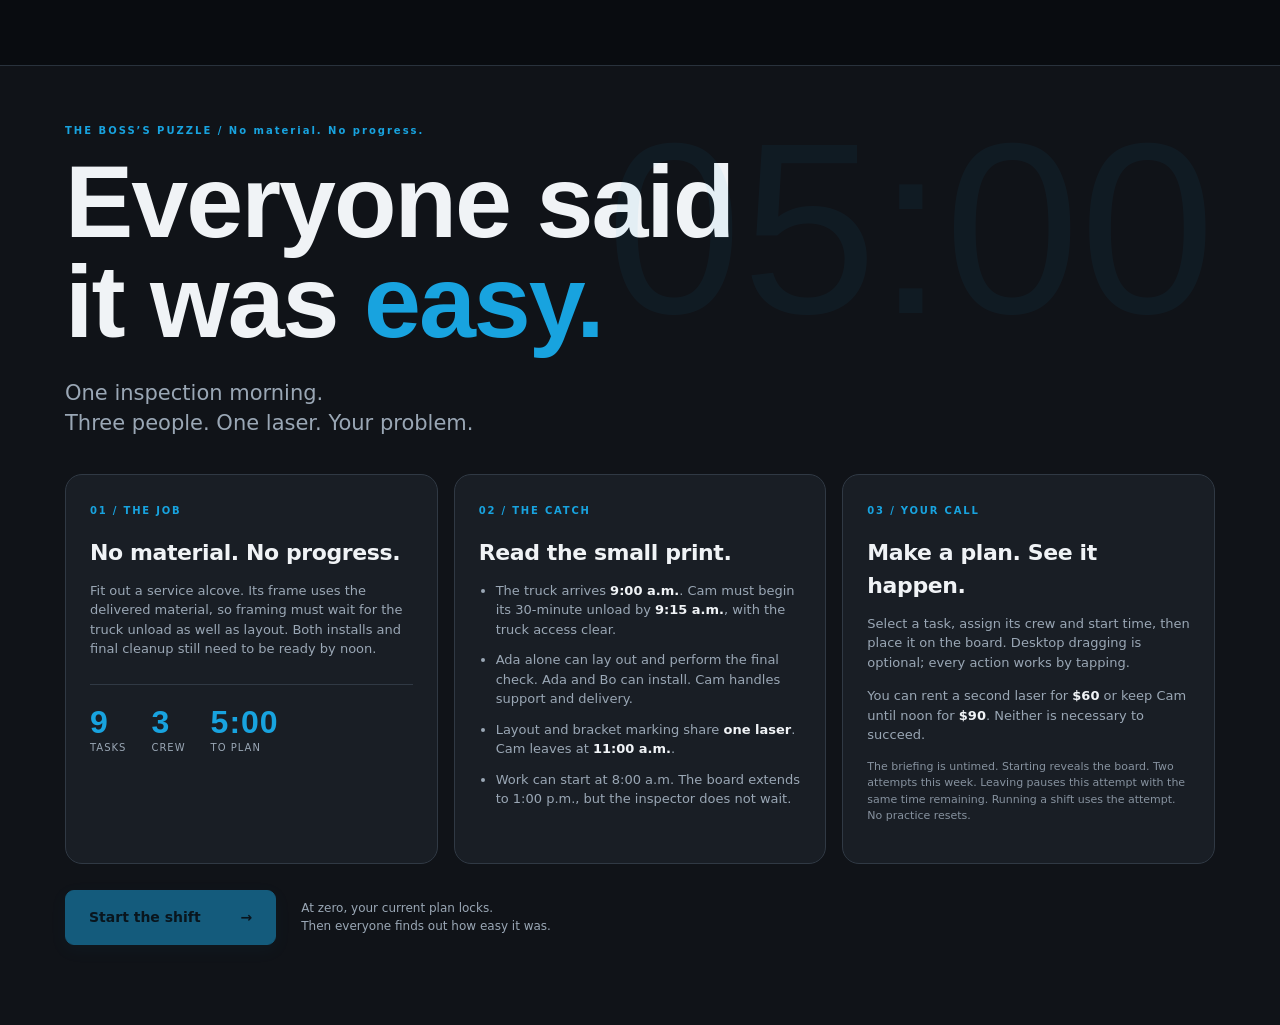
==== boss/index.html @ 5658d1a1 "Add files via upload" ====
<!doctype html><html lang="en"><head><meta charset="utf-8"><meta name="viewport" content="width=device-width,initial-scale=1"><meta name="theme-color" content="#101318"><title>The Boss’s Puzzle · Everyone Said It Was Easy</title><link rel="stylesheet" href="style.css"></head><body>
<header class="topbar"><a class="brand" href="#" aria-label="The Boss’s Puzzle home"><span class="mark">D<span>1</span></span><span><b>Day One Projects</b><em>Purpose Built.</em></span></a><div class="top-right"><span class="prototype">WEEKLY BOSS CHALLENGE</span><button id="themeBtn" class="icon-button" aria-label="Toggle light or dark theme">◐</button><div id="timerWrap" class="timer-wrap" hidden><span>DECISION TIME</span><div id="bossFace" hidden aria-hidden="true"><div class="boss-sprite"></div><img class="boss-hat-logo" src="../day-one-projects-v44.png" alt=""><i class="steam left"></i><i class="steam right"></i></div><strong id="timer" role="timer" aria-label="Five minutes remaining">5:00</strong></div></div></header>
<main>
<section id="briefing" class="briefing">
 <div class="eyebrow">THE BOSS’S PUZZLE / SCENARIO 01</div><h1>Everyone said<br>it was <em>easy.</em></h1><p class="intro">One inspection morning.<br>Three people. One laser. Your problem.</p>
 <div class="brief-grid"><article class="brief-card"><span class="step">01 / THE JOB</span><h2>Ready for noon.</h2><p>Frame an opening, install its access panel and install wall brackets. Clear the work area and complete Ada’s final check before the inspector arrives at <b>noon</b>.</p><div class="mini-stats"><span><b>9</b> tasks</span><span><b>3</b> crew</span><span><b>5:00</b> to plan</span></div></article>
 <article class="brief-card"><span class="step">02 / THE CATCH</span><h2>Read the small print.</h2><ul><li>The truck arrives <b>9:00 a.m.</b>. Cam must begin its 30-minute unload by <b>9:15 a.m.</b>, with the truck access clear.</li><li>Ada alone can lay out and perform the final check. Ada and Bo can install. Cam handles support and delivery.</li><li>Layout and bracket marking share <b>one laser</b>. Cam leaves at <b>11:00 a.m.</b>.</li><li>Work can start at 8:00 a.m. The board extends to 1:00 p.m., but the inspector does not wait.</li></ul></article>
 <article class="brief-card"><span class="step">03 / YOUR CALL</span><h2>Make a plan. See it happen.</h2><p>Select a task, assign its crew and start time, then place it on the board. Desktop dragging is optional; every action works by tapping.</p><p>You can rent a second laser for <b>$60</b> or keep Cam until noon for <b>$90</b>. Neither is necessary to succeed.</p><p class="fine">The briefing is untimed. Starting reveals the board. Two attempts this week. Leaving pauses this attempt with the same time remaining. Running a shift uses the attempt. No practice resets.</p></article></div>
 <div class="start-row"><button id="startBtn" class="primary large">Start the shift <span>→</span></button><p>At zero, your current plan locks.<br>Then everyone finds out how easy it was.</p></div>
</section>
<section id="planner" hidden>
 <div class="page-heading"><div><div class="eyebrow">INSPECTION MORNING / PLAN THE SHIFT</div><h1>Make it work.</h1><p class="muted">Inspection at noon. Nobody has budgeted for excuses.</p></div><div class="planner-actions"><span id="attemptLabel" class="pill">Timed attempt</span><button id="pauseBtn" class="secondary">Pause</button><button id="runBtn" class="primary">Run the shift →</button></div></div>
 <div class="planning-layout">
 <aside class="task-pane"><div class="pane-title"><h2>The work</h2><span id="placedCount" class="pill">0 / 9 placed</span></div><p class="small muted">Tap a task, then choose a crew member and a time.</p><div id="taskList" class="task-list"></div><div class="spend-box"><h3>Spend your way out?</h3><label><input id="laserOption" type="checkbox"> Second laser <b>$60</b></label><label><input id="camOption" type="checkbox"> Cam stays until noon <b>$90</b></label><p class="small muted">Optional. A clean $0 solution exists.</p></div></aside>
 <div class="board-pane"><div class="pane-title"><div><h2>Your proposed schedule</h2><p class="small muted">15-minute slots · tasks that cannot start will wait during playback.</p></div><span class="inspection-tag">noon INSPECTION</span></div><div class="board-scroll"><div id="scheduleBoard" class="schedule-board"></div></div><div class="board-legend"><span><i class="laser-dot"></i> needs laser</span><span><i class="planned-dot"></i> assigned</span><span class="muted">Tap an empty slot to place the selected task.</span></div></div>
 <aside class="notes-pane"><div class="pane-title"><h2>Site notes</h2></div><button class="note active" data-note="delivery"><span>01 · DELIVERY NOTE</span><b>“Driver can wait fifteen.”</b><p>Truck at 9:00 a.m. Unload takes 30 minutes. Start by 9:15 a.m. or the truck leaves at 9:30 a.m. with everything. Clear the lane first.</p></button><button class="note" data-note="crew"><span>02 · CREW MESSAGE</span><b>“Cam’s got another job.”</b><p>Cam leaves at 11:00 a.m. Don’t give him a task that finishes later unless you pay the $90 extension. Ada and Bo work until noon; later work costs $30 per 15 minutes per person.</p></button><button class="note" data-note="handoff"><span>03 · INSPECTION</span><b>“Both installs. Then the check.”</b><p>The opening needs layout, framing, then the delivered panel. Brackets need marking and delivered hardware. Cleanup and Ada’s final check can run in parallel after both installs.</p></button><button id="hintBtn" class="secondary full">Head office assistance</button><p id="hintText" class="small hint-text" aria-live="polite"></p></aside>
 </div>
 <section id="taskEditor" class="task-editor" hidden aria-label="Assign selected task"><div class="editor-info"><span class="eyebrow">SELECTED TASK</span><h3 id="editorTitle"></h3><p id="editorNote"></p></div><div class="editor-controls"><label>Crew<select id="crewSelect"></select></label><label>Helper<select id="helperSelect"></select></label><label>Start<select id="timeSelect"></select></label><button id="placeBtn" class="primary">Place task</button><button id="removeBtn" class="secondary">Remove</button><button id="closeEditor" class="icon-button" aria-label="Close task editor">×</button></div></section>
 <div id="planNotice" class="plan-notice" role="status" aria-live="polite"></div>
</section>
<section id="playback" hidden>
 <div class="page-heading"><div><div class="eyebrow">THE PLAN HAS LEFT THE MEETING ROOM</div><h1>Let’s see it happen.</h1><p class="muted">Fictional shift. Actual consequences.</p></div><div class="playback-controls"><strong id="shiftClock">8:00 a.m.</strong><button id="playPauseBtn" class="secondary">Pause playback</button><button id="skipBtn" class="secondary">Skip to debrief</button></div></div>
 <div class="playback-layout"><div><div class="site-scene"><svg id="siteSvg" viewBox="0 0 760 430" role="img" aria-label="Animated jobsite showing crew, delivery truck and inspector">
 <defs><pattern id="grid" width="24" height="24" patternUnits="userSpaceOnUse"><path d="M24 0H0V24" fill="none" stroke="currentColor" stroke-opacity=".05"/></pattern></defs><rect width="760" height="430" fill="url(#grid)"/>
 <rect class="room" x="230" y="50" width="475" height="300" rx="8"/><path class="wall" d="M230 165V50H705V350H230V265"/><path class="floor-line" d="M230 165V265"/><text class="map-label" x="260" y="82">INSPECTION AREA</text>
 <g id="stage-layout" opacity="0"><path d="M270 110H425M270 240H425" stroke="#159ed4" stroke-dasharray="5 4" stroke-width="2"/><text x="280" y="102" fill="#159ed4" font-size="10">LAYOUT VERIFIED</text></g><g id="stage-frame" opacity="0" fill="#bb8a55" stroke="#795733" stroke-width="2"><rect x="285" y="132" width="10" height="90"/><rect x="395" y="132" width="10" height="90"/><rect x="285" y="125" width="120" height="12"/></g><g id="stage-mark" opacity="0" stroke="#159ed4" stroke-width="2"><path d="M524 140h12m-6-6v12M580 140h12m-6-6v12"/></g><g id="stage-tidy" opacity="0"><text x="470" y="370" fill="#42bc9d" font-size="12">WORK AREA CLEARED</text></g><g id="stage-check" opacity="0"><circle cx="680" cy="75" r="17" fill="#42bc9d"/><path d="m670 75 7 7 13-15" fill="none" stroke="white" stroke-width="3"/></g><g id="openingZone"><rect class="zone" x="274" y="118" width="145" height="115" rx="7"/><path class="opening-lines" opacity=".18" d="M290 213V136H403V213M316 136V213M375 136V213"/><text class="map-label" x="288" y="254">OPENING / PANEL</text><rect id="panelVisual" x="319" y="150" width="54" height="64" rx="3" fill="#159ed4" opacity="0"/></g>
 <g id="bracketZone"><rect class="zone" x="507" y="118" width="145" height="115" rx="7"/><g class="bracket-lines"><path d="M530 145V204H558M586 145V204H614"/></g><text class="map-label" x="518" y="254">BRACKETS</text><path id="bracketsVisual" d="M530 145V204H558M586 145V204H614" stroke="#42bc9d" stroke-width="8" fill="none" opacity="0"/></g>
 <path class="lane" d="M0 222H223"/><text class="map-label" x="22" y="287">DELIVERY LANE</text><g id="laneCrates"><rect x="117" y="197" width="37" height="34" rx="3" fill="#c49a59"/><rect x="160" y="211" width="30" height="29" rx="3" fill="#a8793f"/><path d="M122 202l26 23m-26 0 26-23" stroke="#765126" stroke-width="2"/></g>
 <g id="truck" class="truck"><rect x="5" y="173" width="90" height="48" rx="4" fill="#159ed4"/><path d="M95 188h24l15 16v17H95" fill="#2b5167"/><rect x="103" y="193" width="14" height="12" fill="#c0e4ef"/><circle cx="27" cy="224" r="10" fill="#19232c"/><circle cx="111" cy="224" r="10" fill="#19232c"/><text x="16" y="201" fill="white" font-size="12" font-weight="800">DELIVERY</text></g>
 <rect class="zone" x="468" y="302" width="185" height="30" rx="5"/><text class="map-label" x="480" y="322">TOOLS / STAGING</text>
 <g id="crew-ada" class="crew-token"><path d="M-10 10v20h7l3-12 3 12h7V10" fill="#344a5b"/><path class="working-arm" d="M-9 6l-10 11m28-11 12 9" stroke="#d49b75" stroke-width="7" stroke-linecap="round"/><circle r="19" fill="#159ed4"/><path d="M-12-5a12 12 0 0 1 24 0H-12" fill="#f3bd63"/><text y="10" text-anchor="middle" fill="white" font-size="13" font-weight="800">A</text></g>
 <g id="crew-bo" class="crew-token"><path d="M-10 10v20h7l3-12 3 12h7V10" fill="#344a5b"/><path class="working-arm" d="M-9 6l-10 11m28-11 12 9" stroke="#d49b75" stroke-width="7" stroke-linecap="round"/><circle r="19" fill="#bb8b3c"/><path d="M-12-5a12 12 0 0 1 24 0H-12" fill="#f3bd63"/><text y="10" text-anchor="middle" fill="white" font-size="13" font-weight="800">B</text></g>
 <g id="crew-cam" class="crew-token"><path d="M-10 10v20h7l3-12 3 12h7V10" fill="#344a5b"/><path class="working-arm" d="M-9 6l-10 11m28-11 12 9" stroke="#d49b75" stroke-width="7" stroke-linecap="round"/><circle r="19" fill="#2f977f"/><path d="M-12-5a12 12 0 0 1 24 0H-12" fill="#f3bd63"/><text y="10" text-anchor="middle" fill="white" font-size="13" font-weight="800">C</text></g>
 <g id="inspector"><rect x="8" y="-11" width="17" height="25" rx="2" fill="#d4dce4"/><circle r="16" fill="#a5b6ca"/><text y="5" text-anchor="middle" fill="#11171e" font-size="15" font-weight="900">I</text></g>
 <g id="laserToken"><rect x="-9" y="-8" width="18" height="16" rx="3" fill="#f2c765"/><path d="M0 8v12m0-6-10 10m10-10 10 10" stroke="#f2c765" stroke-width="3"/></g>
 <text id="sceneCaption" x="30" y="395" class="scene-caption">8:00 a.m. · The crew is on site. The plan is now your problem.</text>
 </svg><div class="scene-top"><span class="live-dot"></span> SHIFT PLAYBACK <span id="sceneSpeed">15 minutes / second</span></div></div>
 <div class="shift-track"><div id="shiftProgress"></div><span>8:00 a.m.</span><span>noon inspection</span><span>1:00 p.m.</span></div><div id="crewStatus" class="crew-status"></div><div id="incidentBubble" class="incident-bubble" aria-live="polite"></div></div>
 <aside class="event-pane"><h2>Site diary</h2><div id="eventLog" class="event-log" role="log"></div></aside></div>
 <div id="results" class="results" hidden></div>
</section>
</main>
<dialog id="pauseDialog"><span class="eyebrow">CALLS HAPPEN. IT’S A WORK APP.</span><h2>Clock paused.</h2><p>Your plan is saved. This is the same attempt, with the same time left.</p><button id="resumeBtn" class="primary">Back to the board →</button></dialog>
<dialog id="commitDialog"><span class="eyebrow">LAST CHANCE TO BLAME THE DRAWINGS</span><h2>Run this plan?</h2><p id="commitSummary"></p><div class="dialog-actions"><button id="cancelCommit" class="secondary">Keep planning</button><button id="confirmCommit" class="primary">Run the shift →</button></div></dialog>
<footer>Day One Projects · Fictional training scenario · Tool Tracker V5.0 <span>No live inventory or employee data.</span></footer>
<script src="../season-calendar.js"></script><script src="scenarios.js"></script><script src="engine.js"></script><script src="app.js"></script></body></html>
---- boss/style.css ----
:root{--bg:#101318;--surface:#191e25;--raised:#222932;--ink:#f0f3f6;--muted:#9aa7b5;--line:#303944;--blue:#18a3df;--blue2:#087fae;--gold:#d5aa66;--red:#f25d62;--green:#43b79b;--shadow:0 14px 40px #0003;--slot:37px;color-scheme:dark}html[data-theme=light]{--bg:#eef2f5;--surface:#fff;--raised:#e8eef3;--ink:#17232d;--muted:#5d6d7c;--line:#d1dbe3;--shadow:0 12px 35px #24374412;color-scheme:light}*{box-sizing:border-box}body{margin:0;background:var(--bg);color:var(--ink);font-family:Inter,system-ui,sans-serif;font-size:14px;line-height:1.5}button,input,select{font:inherit}button{cursor:pointer}button:disabled{cursor:default;opacity:.5}button:focus-visible,select:focus-visible,a:focus-visible{outline:3px solid var(--blue);outline-offset:4px}button{transition:background .16s,border-color .16s,transform .16s}button:hover:not(:disabled){filter:brightness(1.1)}[hidden]{display:none!important}.topbar{height:88px;background:#090c10;display:flex;align-items:center;justify-content:space-between;padding:0 4vw;border-bottom:1px solid #29323c;position:sticky;top:0;z-index:20;color:#fff}.brand{display:flex;align-items:center;gap:13px;color:inherit;text-decoration:none}.mark{width:43px;height:43px;display:grid;place-content:center;position:relative;font-size:27px;font-weight:900;font-style:italic;border:1px solid #4a525a;border-radius:10px;background:linear-gradient(135deg,#3b4248,#101419 55%);box-shadow:inset 0 0 0 3px #12171c}.mark span{color:var(--blue);position:absolute;font-size:20px;right:3px;bottom:0}.brand b{display:block;font-size:18px;letter-spacing:-.4px}.brand em{display:block;font-size:13px;font-weight:800;color:#18a3df}.top-right{display:flex;gap:24px;align-items:center}.prototype{font-size:10px;letter-spacing:1.5px;color:#a0acb9}.icon-button{background:transparent;color:inherit;border:1px solid var(--line);border-radius:10px;width:39px;height:39px;font-size:22px}.timer-wrap{display:flex;align-items:center;gap:12px;padding-left:22px;border-left:1px solid #37414d}.timer-wrap span{font-size:9px;line-height:1.3;letter-spacing:1.4px;width:52px;color:#a5b0bf}.timer-wrap strong{font-size:35px;font-variant-numeric:tabular-nums;letter-spacing:-1px;color:var(--blue);min-width:88px;text-align:center;border-radius:8px}.timer-wrap strong.red{color:#ff656b;background:#f25d621a}.timer-wrap strong.flash{animation:clockPulse 1.1s ease-in-out}@keyframes clockPulse{0%,100%{color:var(--blue);background:transparent}25%,65%{color:#ff656b;background:#f25d6233;box-shadow:0 0 20px #f25d6222}}
main{max-width:1510px;margin:auto;padding:42px 4vw 30px}h1,h2,h3,p{margin-top:0}h1{font-family:'Barlow Condensed',Impact,sans-serif;line-height:.98;letter-spacing:-1px;font-size:56px;font-weight:700;margin-bottom:14px}h2{font-size:18px;letter-spacing:-.4px}h3{font-size:15px}p{margin-bottom:14px}.eyebrow{font-size:10px;font-weight:800;letter-spacing:2px;color:var(--blue);margin-bottom:14px}.briefing{max-width:1150px;margin:15px auto 50px;position:relative}.briefing:before{content:'05:00';position:absolute;right:0;top:-15px;font-family:'Barlow Condensed',Impact,sans-serif;font-size:clamp(110px,19vw,260px);line-height:1;color:var(--blue);opacity:.055;pointer-events:none}.briefing h1{font-size:clamp(64px,8vw,116px);letter-spacing:-2px}.briefing h1 em{color:var(--blue);font-style:normal}.intro{font-size:21px;line-height:1.45;color:var(--muted);margin:25px 0 35px}.brief-grid{display:grid;grid-template-columns:repeat(3,1fr);gap:16px}.brief-card{background:var(--surface);border:1px solid var(--line);border-radius:17px;padding:24px}.brief-card h2{font-size:22px;margin:16px 0 12px}.brief-card p,.brief-card li{color:var(--muted);font-size:13px}.brief-card b{color:var(--ink)}.brief-card ul{padding-left:17px;margin:0}.brief-card li{padding-bottom:11px}.step{color:var(--blue);font-size:10px;letter-spacing:1.8px;font-weight:800}.mini-stats{display:flex;gap:25px;border-top:1px solid var(--line);padding-top:20px;margin-top:25px}.mini-stats span{font-size:10px;color:var(--muted);text-transform:uppercase;letter-spacing:1px}.mini-stats b{font-family:'Barlow Condensed',sans-serif;font-size:32px;display:block;line-height:1.1;color:var(--blue)}.fine{font-size:11px!important;opacity:.85}.start-row{display:flex;gap:25px;align-items:center;margin-top:26px}.start-row p{font-size:12px;color:var(--muted);margin:0}.primary,.secondary{border-radius:9px;padding:10px 16px;font-weight:700;font-size:12px;min-height:40px}.primary{background:var(--blue);border:1px solid var(--blue);color:#041723;box-shadow:0 5px 16px #009cda14}.secondary{background:var(--surface);border:1px solid var(--line);color:var(--ink)}.large{padding:16px 23px;font-size:14px}.large span{margin-left:35px}.full{width:100%}.page-heading{display:flex;justify-content:space-between;align-items:center;gap:20px;margin-bottom:28px}.page-heading h1{font-size:50px}.page-heading p{margin-bottom:0}.muted{color:var(--muted)}.small{font-size:11px}.planner-actions{display:flex;align-items:center;gap:9px}.pill{display:inline-block;padding:4px 8px;border:1px solid var(--line);border-radius:6px;font-size:10px;color:var(--muted);white-space:nowrap}.planning-layout{display:grid;grid-template-columns:260px minmax(390px,1fr) 235px;gap:20px;align-items:start}.pane-title{display:flex;justify-content:space-between;gap:10px;align-items:start;margin-bottom:10px}.pane-title h2{margin-bottom:0;font-size:15px}.pane-title p{margin:3px 0}.task-list{display:flex;flex-direction:column;gap:7px}.task-card{text-align:left;width:100%;padding:12px;border:1px solid var(--line);border-radius:9px;background:var(--surface);color:var(--ink);position:relative}.task-card.selected{border-color:var(--blue);background:color-mix(in srgb,var(--blue) 10%,var(--surface))}.task-card.placed{border-left:3px solid var(--green)}.task-card strong{font-size:12px;display:block;margin-bottom:4px}.task-card .task-meta{display:flex;gap:8px;font-size:10px;color:var(--muted)}.task-card .assignment{color:var(--green);font-size:10px;margin-top:6px;display:block}.laser-icon{color:var(--gold)}.spend-box{border-top:1px solid var(--line);margin-top:20px;padding-top:16px}.spend-box h3{font-size:12px}.spend-box label{display:flex;align-items:center;gap:7px;font-size:11px;margin:10px 0}.spend-box label b{margin-left:auto;color:var(--gold)}input{accent-color:var(--blue)}.board-pane{background:var(--surface);border:1px solid var(--line);border-radius:14px;padding:18px;overflow:hidden}.inspection-tag{font-size:9px;color:var(--gold);white-space:nowrap;border:1px solid #d5aa6640;padding:5px 7px;border-radius:6px}.board-scroll{overflow:auto;max-height:690px;border:1px solid var(--line);border-radius:9px}.schedule-board{display:grid;grid-template-columns:49px repeat(3,minmax(100px,1fr));min-width:365px;grid-template-rows:56px repeat(20,var(--slot));position:relative}.crew-head{background:var(--raised);padding:10px 6px;text-align:center;font-size:11px;border-left:1px solid var(--line);position:sticky;top:0;z-index:5}.crew-head b{display:block}.crew-head small{font-size:9px;color:var(--muted)}.crew-head:before{content:'';display:inline-block;width:5px;height:5px;background:var(--crew);border-radius:50%;margin-right:5px}.time-head{background:var(--raised);position:sticky;top:0;z-index:6}.slot-time{font-size:10px;color:var(--muted);padding:3px 4px;background:var(--surface);border-top:1px solid var(--line)}.slot-cell{border:0;border-top:1px solid color-mix(in srgb,var(--line) 65%,transparent);border-left:1px solid var(--line);background:transparent;min-height:var(--slot);padding:0;position:relative;color:var(--muted)}.slot-cell:hover{background:#159ed41a}.slot-cell.off-shift{background:repeating-linear-gradient(135deg,transparent,transparent 5px,#7b87950b 5px,#7b87950b 10px)}.slot-cell.deadline{border-top:2px dashed #d5aa66!important}.task-block{grid-column:var(--col);grid-row:var(--row)/span var(--duration);align-self:stretch;margin:2px 3px 3px;border:1px solid color-mix(in srgb,var(--crew) 65%,transparent);background:color-mix(in srgb,var(--crew) 22%,var(--surface));border-radius:6px;text-align:left;padding:6px;z-index:2;overflow:hidden;color:var(--ink);font-size:10px;line-height:1.3;box-shadow:var(--shadow);position:relative}.task-block strong{display:block;font-size:10px}.task-block small{font-size:9px;color:var(--muted);display:block;margin-top:4px}.task-block.clash{border:2px solid var(--red);background:color-mix(in srgb,var(--red) 18%,var(--surface));transform:translateX(8px);margin-right:12px}.task-block.selected{outline:2px solid var(--blue);outline-offset:-2px}.board-legend{display:flex;flex-wrap:wrap;gap:10px;margin-top:12px;font-size:9px;color:var(--muted)}.board-legend i{width:6px;height:6px;display:inline-block;border-radius:2px;margin-right:3px}.laser-dot{background:var(--gold)}.planned-dot{background:var(--green)}.note{display:block;text-align:left;background:var(--surface);border:1px solid var(--line);padding:14px;border-radius:10px;color:var(--ink);width:100%;margin-bottom:10px}.note span{display:block;font-size:9px;color:var(--blue);letter-spacing:1px;font-weight:800;margin-bottom:7px}.note b{font-size:12px}.note p{font-size:11px;color:var(--muted);margin:8px 0 0}.hint-text{color:var(--gold);padding:10px 0}.task-editor{position:sticky;bottom:12px;z-index:15;margin-top:20px;background:var(--raised);border:1px solid var(--blue);border-radius:14px;padding:18px;box-shadow:0 10px 40px #0007;display:flex;gap:20px;align-items:center}.editor-info{flex:1}.editor-info .eyebrow{font-size:8px;margin-bottom:4px}.editor-info h3{margin:0 0 4px}.editor-info p{font-size:11px;color:var(--muted);margin:0}.editor-controls{display:flex;gap:9px;align-items:end}.editor-controls label{font-size:9px;color:var(--muted)}select{display:block;margin-top:3px;background:var(--surface);color:var(--ink);border:1px solid var(--line);border-radius:7px;padding:9px;min-height:40px}.plan-notice{min-height:24px;margin-top:10px;font-size:12px;color:var(--gold)}dialog{background:var(--surface);color:var(--ink);border:1px solid var(--line);border-radius:18px;max-width:440px;width:90%;padding:28px;box-shadow:var(--shadow)}dialog::backdrop{background:#05090ed9;backdrop-filter:blur(6px)}dialog h2{font-family:'Barlow Condensed',sans-serif;font-size:36px;margin-bottom:12px}dialog p{color:var(--muted);font-size:13px}.dialog-actions{display:flex;gap:10px;justify-content:flex-end;margin-top:25px}.playback-controls{display:flex;gap:9px;align-items:center}.playback-controls strong{font-size:28px;color:var(--blue);font-variant-numeric:tabular-nums;margin-right:10px}.playback-layout{display:grid;grid-template-columns:minmax(0,1fr) 310px;gap:22px}.site-scene{position:relative;background:var(--surface);border:1px solid var(--line);border-radius:18px;overflow:hidden;padding-top:40px}#siteSvg{display:block;width:100%;color:var(--ink)}.scene-top{position:absolute;top:16px;left:20px;right:20px;display:flex;gap:8px;align-items:center;font-size:9px;letter-spacing:1.4px;color:var(--muted)}.scene-top span:last-child{margin-left:auto;letter-spacing:0}.live-dot{width:6px;height:6px;border-radius:50%;background:var(--green);box-shadow:0 0 9px #43b79b66}.room{fill:var(--raised);stroke:var(--line);stroke-width:2}.wall{fill:none;stroke:#77899c;stroke-width:6;stroke-linejoin:round}.floor-line{stroke:var(--blue);stroke-width:3;stroke-dasharray:7}.map-label{fill:var(--muted);font-size:11px;letter-spacing:1px}.zone{fill:var(--surface);stroke:var(--line);stroke-width:1.5}.opening-lines,.bracket-lines{stroke:#66798b;stroke-width:4;fill:none}.lane{stroke:#596879;stroke-width:36;stroke-dasharray:8;opacity:.15}.scene-caption{font-size:12px;fill:var(--ink)}.crew-token,#inspector,#laserToken,.truck,#laneCrates,#panelVisual,#bracketsVisual{transition:transform .85s ease,opacity .5s ease}.zone.running{stroke:var(--blue);stroke-width:3}.shift-track{position:relative;height:35px;display:flex;justify-content:space-between;margin:15px 0;color:var(--muted);font-size:9px;padding-top:15px}.shift-track:before{content:'';position:absolute;top:0;left:0;right:0;height:4px;background:var(--line);border-radius:3px}#shiftProgress{position:absolute;top:0;left:0;background:var(--blue);height:4px;border-radius:3px;transition:width 1s linear}.crew-status{display:grid;grid-template-columns:repeat(3,1fr);gap:10px}.crew-status>div{border:1px solid var(--line);border-radius:10px;background:var(--surface);padding:12px;font-size:10px;color:var(--muted)}.crew-status b{display:block;color:var(--ink);font-size:12px;margin-bottom:5px}.incident-bubble{padding:18px 20px;margin-top:15px;border-left:3px solid var(--gold);background:color-mix(in srgb,var(--gold) 7%,var(--surface));font-size:13px;border-radius:0 10px 10px 0;min-height:68px}.event-pane{border:1px solid var(--line);border-radius:14px;background:var(--surface);padding:20px}.event-pane h2{font-size:15px}.event-log{max-height:550px;overflow-y:auto}.event{padding:10px 0;border-top:1px solid var(--line);font-size:11px;color:var(--muted);animation:appear .3s ease}.event b{font-size:10px;color:var(--blue);display:block;margin-bottom:4px}.event.danger,.event.wait{color:#e6b377}.event.inspection{color:var(--ink);font-weight:700}@keyframes appear{from{opacity:0;transform:translateY(5px)}to{opacity:1;transform:none}}.results{margin-top:28px;padding:28px;border:1px solid var(--line);background:var(--surface);border-radius:18px}.results h2{font-family:'Barlow Condensed',sans-serif;font-size:42px;margin:10px 0}.results .verdict{font-size:17px;color:var(--gold);max-width:800px}.result-stats{display:grid;grid-template-columns:repeat(4,1fr);gap:12px;margin:25px 0}.result-stats div{padding:15px;background:var(--raised);border-radius:9px}.result-stats b{display:block;font-size:26px;color:var(--blue)}.result-stats span{font-size:10px;color:var(--muted)}.result-list{display:grid;grid-template-columns:1fr 1fr;gap:10px;margin:20px 0}.result-line{font-size:12px;padding:10px 12px;background:var(--raised);border-left:3px solid var(--green);border-radius:5px}.result-line.failed{border-color:var(--red)}.result-line span{display:block;font-size:10px;color:var(--muted);margin-top:3px}.result-actions{display:flex;gap:10px;margin-top:25px;flex-wrap:wrap}footer{max-width:1510px;margin:20px auto 0;padding:22px 4vw;border-top:1px solid var(--line);color:var(--muted);font-size:10px}footer span{float:right}body.editor-open{padding-bottom:10px}
@media(min-width:1550px){main{padding-left:0;padding-right:0}}@media(max-width:1150px){.planning-layout{grid-template-columns:240px minmax(365px,1fr)}.notes-pane{grid-column:1/-1;display:grid;grid-template-columns:repeat(3,1fr);gap:12px}.notes-pane .pane-title{grid-column:1/-1}.notes-pane .note{margin:0}.notes-pane #hintBtn{grid-column:1}.notes-pane #hintText{grid-column:2/-1}.editor-info{max-width:40%}.editor-controls{flex-wrap:wrap}.playback-layout{grid-template-columns:minmax(0,1fr) 260px}}@media(max-width:740px){.topbar{height:74px;padding:0 16px}.brand{gap:8px}.brand b{font-size:14px}.brand em{font-size:11px}.mark{width:35px;height:35px;font-size:23px}.top-right{gap:10px}.prototype{display:none}.timer-wrap{gap:3px;padding-left:8px}.timer-wrap span{display:none}.timer-wrap strong{font-size:30px;min-width:76px}.icon-button{width:33px;height:33px;font-size:20px}main{padding:26px 16px}.briefing{margin-top:10px}.briefing h1{font-size:72px}.intro{font-size:18px;margin-top:20px}.brief-grid{grid-template-columns:1fr}.brief-card{padding:21px}.brief-card h2{margin-top:10px}.start-row{align-items:stretch;flex-direction:column;gap:14px}.start-row p{font-size:11px}.start-row .primary{display:flex;justify-content:space-between}.page-heading{align-items:flex-start;flex-direction:column;gap:16px}.page-heading h1{font-size:42px}.page-heading .eyebrow{font-size:8px}.page-heading p{font-size:12px}.planner-actions{width:100%}.planner-actions .primary{margin-left:auto}.planning-layout{display:flex;flex-direction:column;gap:20px}.task-pane,.board-pane,.notes-pane{width:100%}.task-list{display:grid;grid-template-columns:1fr 1fr;gap:7px}.task-card{padding:10px;min-height:85px}.task-card strong{font-size:11px}.task-meta{flex-wrap:wrap;gap:3px!important}.spend-box{display:flex;gap:10px;flex-wrap:wrap;margin-top:12px;padding-top:12px}.spend-box h3,.spend-box p{width:100%;margin:0}.spend-box label{margin:0;background:var(--surface);border:1px solid var(--line);border-radius:7px;padding:10px;font-size:10px}.spend-box label b{margin-left:4px}.board-pane{padding:13px}.schedule-board{min-width:330px;grid-template-columns:42px repeat(3,minmax(96px,1fr))}.board-scroll{max-height:570px}.inspection-tag{font-size:7px;padding:4px}.notes-pane{display:flex;flex-direction:column;gap:9px}.notes-pane .pane-title{margin:0}.notes-pane .note p{display:none}.notes-pane .note.active p{display:block}.notes-pane .hint-text{margin:0}.task-editor{position:fixed;bottom:0;left:0;right:0;border-radius:15px 15px 0 0;border-bottom:0;padding:14px 16px 18px;display:block;margin:0;z-index:25;max-height:48dvh;overflow:auto}.editor-info{max-width:none;padding-right:25px}.editor-info h3{font-size:14px}.editor-info p{font-size:10px;line-height:1.45;margin-bottom:10px}.editor-controls{gap:7px;display:grid;grid-template-columns:1fr 1fr auto}.editor-controls label select{width:100%;max-width:none;padding:8px}.editor-controls #placeBtn{grid-column:1/3}.editor-controls #removeBtn{grid-column:3;grid-row:2}.editor-controls #closeEditor{position:absolute;right:12px;top:10px}.playback-controls{flex-wrap:wrap;width:100%}.playback-controls strong{margin-right:auto}.playback-controls button{padding:8px;font-size:10px}.playback-layout{grid-template-columns:1fr}.event-log{max-height:210px}.crew-status{gap:5px}.crew-status>div{padding:9px;font-size:9px;min-height:73px}.scene-top{font-size:8px;left:13px;right:13px}.scene-caption{font-size:14px}.site-scene{padding-top:28px}.scene-top span:last-child{display:none}.incident-bubble{font-size:12px;padding:14px}.results{padding:20px}.results h2{font-size:36px}.results .verdict{font-size:14px}.result-stats{grid-template-columns:repeat(2,1fr)}.result-stats b{font-size:23px}.result-list{grid-template-columns:1fr}.result-line{font-size:11px}footer{padding:18px 16px;font-size:9px}footer span{float:none;display:block;margin-top:4px}}@media(prefers-reduced-motion:reduce){*{scroll-behavior:auto!important;animation:none!important;transition:none!important}}

/* Integrated V5 */
/* Integrated V5 */
.prototype,.brand,#themeBtn,footer{display:none}.topbar{height:66px;justify-content:flex-end}.timer-wrap{border:0}.boss-sprite{width:100%;height:100%;background:url(boss-atlas.webp) 0 0/300% 200%;animation:bossChomp .55s steps(1) infinite}#bossFace{position:fixed;right:12px;top:70px;width:clamp(120px,30vw,175px);height:clamp(120px,30vw,175px);border-radius:30%;z-index:24;pointer-events:none;filter:drop-shadow(0 4px 10px #0007)}#bossFace.enraged .boss-sprite{animation:bossChompRed .3s steps(1) infinite}.boss-hat-logo{position:absolute;top:7%;left:32%;width:37%;height:17%;object-fit:contain;mix-blend-mode:screen}.steam{position:absolute;top:40%;width:15px;height:40px;border-radius:60%;background:#eee9;filter:blur(4px);animation:bossSteam .6s ease-out infinite}.steam.left{left:0}.steam.right{right:0;animation-delay:.3s}@keyframes bossChomp{0%,100%{background-position:0 0}40%{background-position:50% 0}75%{background-position:100% 0}}@keyframes bossChompRed{0%,100%{background-position:0 100%}50%{background-position:50% 100%}}@keyframes bossSteam{from{transform:translateY(10px) scale(.5);opacity:.8}to{transform:translateY(-45px) scale(1.8);opacity:0}}.pressure .page-heading{padding-right:125px}.result-line span{font-size:12px}.result-stats span{font-size:12px}.result-line b{display:block}.result-actions p{font-size:16px}body{font-family:system-ui,sans-serif}.task-card strong{font-size:13px!important}.task-meta{font-size:11px!important}.plan-notice{position:sticky;bottom:0;background:var(--surface);z-index:20}.crew-token{transition:transform .8s ease,opacity .5s}.running{filter:drop-shadow(0 0 9px #159ed4aa)}@media(prefers-reduced-motion:reduce){.boss-sprite,.steam{animation:none!important}}

.in-progress{animation:siteWork 1s ease-in-out infinite}.working-arm{transform-origin:center;animation:siteWork .8s ease-in-out infinite}@keyframes siteWork{50%{opacity:.55;transform:translateY(-2px)}}
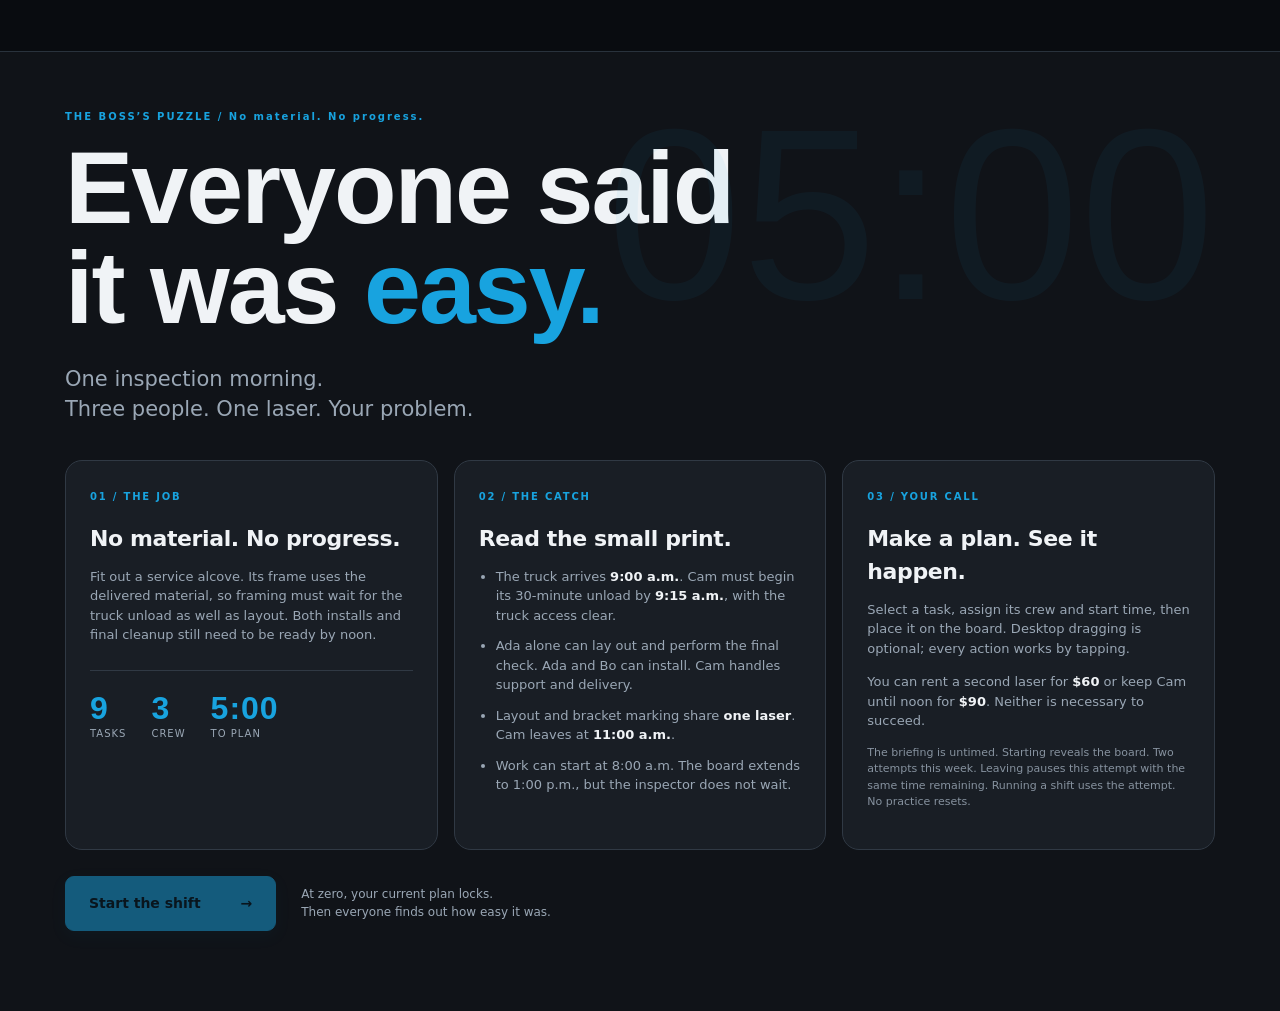
==== commit dacf9428: "Add files via upload" ====
--- a/boss/index.html
+++ b/boss/index.html
@@ -1,4 +1,4 @@
-<!doctype html><html lang="en"><head><meta charset="utf-8"><meta name="viewport" content="width=device-width,initial-scale=1"><meta name="theme-color" content="#101318"><title>The Boss’s Puzzle · Everyone Said It Was Easy</title><link rel="stylesheet" href="style.css"></head><body>
+<!doctype html><html lang="en"><head><meta charset="utf-8"><meta name="viewport" content="width=device-width,initial-scale=1"><meta name="theme-color" content="#101318"><title>The Boss’s Puzzle · Everyone Said It Was Easy</title><link rel="stylesheet" href="style.css?v=5.0.1"></head><body>
 <header class="topbar"><a class="brand" href="#" aria-label="The Boss’s Puzzle home"><span class="mark">D<span>1</span></span><span><b>Day One Projects</b><em>Purpose Built.</em></span></a><div class="top-right"><span class="prototype">WEEKLY BOSS CHALLENGE</span><button id="themeBtn" class="icon-button" aria-label="Toggle light or dark theme">◐</button><div id="timerWrap" class="timer-wrap" hidden><span>DECISION TIME</span><div id="bossFace" hidden aria-hidden="true"><div class="boss-sprite"></div><img class="boss-hat-logo" src="../day-one-projects-v44.png" alt=""><i class="steam left"></i><i class="steam right"></i></div><strong id="timer" role="timer" aria-label="Five minutes remaining">5:00</strong></div></div></header>
 <main>
 <section id="briefing" class="briefing">
--- a/boss/style.css
+++ b/boss/style.css
@@ -7,3 +7,18 @@
 .prototype,.brand,#themeBtn,footer{display:none}.topbar{height:66px;justify-content:flex-end}.timer-wrap{border:0}.boss-sprite{width:100%;height:100%;background:url(boss-atlas.webp) 0 0/300% 200%;animation:bossChomp .55s steps(1) infinite}#bossFace{position:fixed;right:12px;top:70px;width:clamp(120px,30vw,175px);height:clamp(120px,30vw,175px);border-radius:30%;z-index:24;pointer-events:none;filter:drop-shadow(0 4px 10px #0007)}#bossFace.enraged .boss-sprite{animation:bossChompRed .3s steps(1) infinite}.boss-hat-logo{position:absolute;top:7%;left:32%;width:37%;height:17%;object-fit:contain;mix-blend-mode:screen}.steam{position:absolute;top:40%;width:15px;height:40px;border-radius:60%;background:#eee9;filter:blur(4px);animation:bossSteam .6s ease-out infinite}.steam.left{left:0}.steam.right{right:0;animation-delay:.3s}@keyframes bossChomp{0%,100%{background-position:0 0}40%{background-position:50% 0}75%{background-position:100% 0}}@keyframes bossChompRed{0%,100%{background-position:0 100%}50%{background-position:50% 100%}}@keyframes bossSteam{from{transform:translateY(10px) scale(.5);opacity:.8}to{transform:translateY(-45px) scale(1.8);opacity:0}}.pressure .page-heading{padding-right:125px}.result-line span{font-size:12px}.result-stats span{font-size:12px}.result-line b{display:block}.result-actions p{font-size:16px}body{font-family:system-ui,sans-serif}.task-card strong{font-size:13px!important}.task-meta{font-size:11px!important}.plan-notice{position:sticky;bottom:0;background:var(--surface);z-index:20}.crew-token{transition:transform .8s ease,opacity .5s}.running{filter:drop-shadow(0 0 9px #159ed4aa)}@media(prefers-reduced-motion:reduce){.boss-sprite,.steam{animation:none!important}}
 
 .in-progress{animation:siteWork 1s ease-in-out infinite}.working-arm{transform-origin:center;animation:siteWork .8s ease-in-out infinite}@keyframes siteWork{50%{opacity:.55;transform:translateY(-2px)}}
+
+@media(max-width:740px){
+ .task-editor{max-height:65dvh;padding-bottom:max(16px,env(safe-area-inset-bottom));overscroll-behavior:contain}
+ .editor-controls{display:grid;grid-template-columns:minmax(0,1fr) minmax(0,1fr);align-items:end}
+ .editor-controls label{min-width:0}
+ .editor-controls label:nth-of-type(3){grid-column:1/-1}
+ .editor-controls label select{width:100%;min-width:0;min-height:44px;max-width:none}
+ .editor-controls #placeBtn{grid-column:1;grid-row:auto;min-height:44px}
+ .editor-controls #removeBtn{grid-column:2;grid-row:auto;min-height:44px}
+ body.editor-open main{padding-bottom:min(65dvh,410px)}
+ .board-scroll{max-height:55dvh}
+ .task-block small{white-space:normal}
+}
+/* More board space while keeping the shot clock visible. */
+.topbar{height:52px}#bossFace{top:58px}
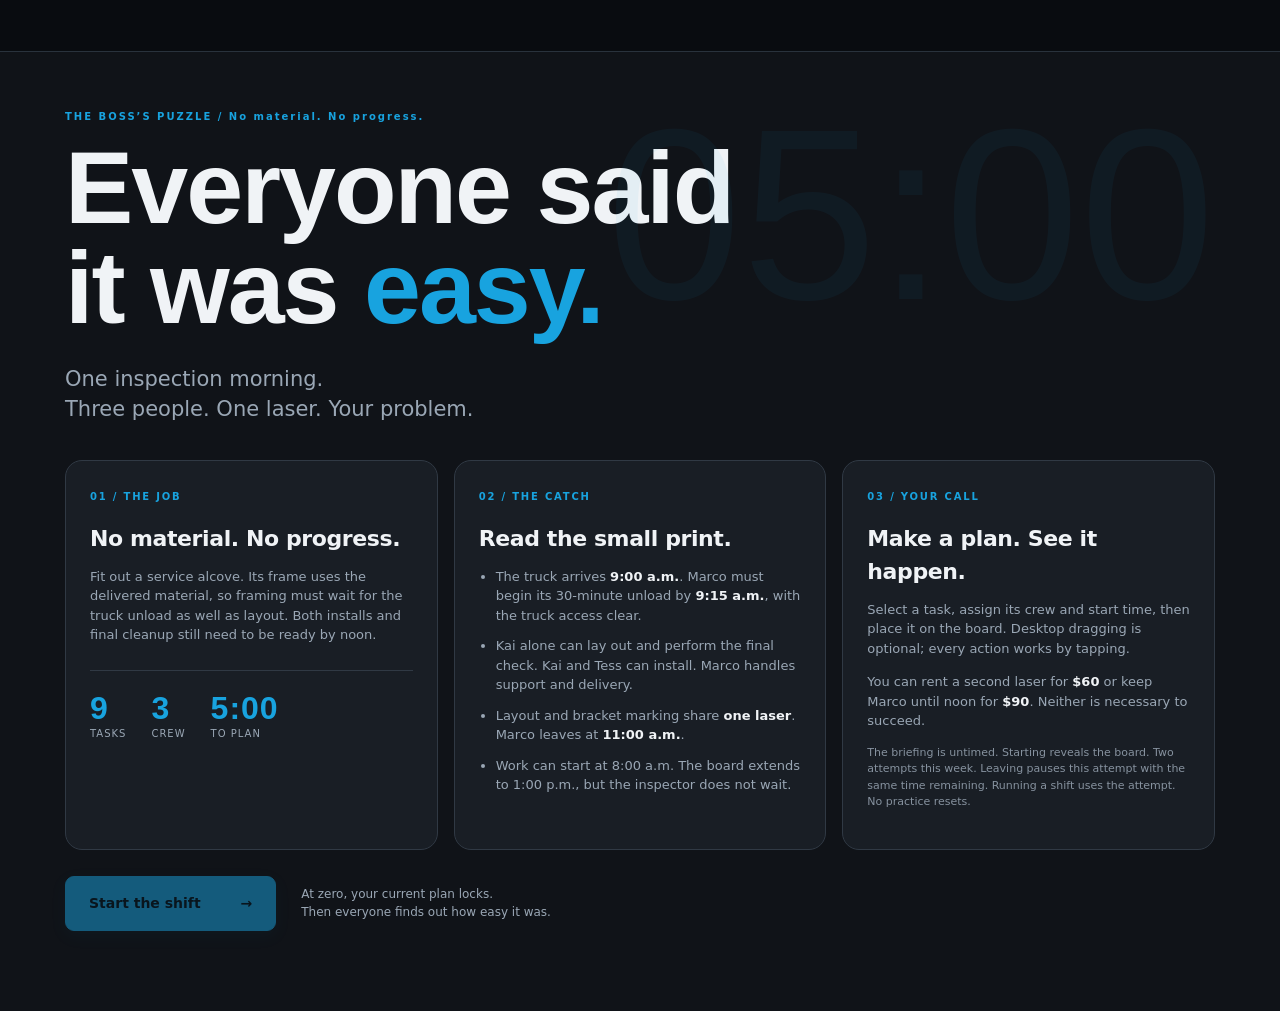
==== commit f4ee86ee: "Add files via upload" ====
--- a/boss/index.html
+++ b/boss/index.html
@@ -1,4 +1,4 @@
-<!doctype html><html lang="en"><head><meta charset="utf-8"><meta name="viewport" content="width=device-width,initial-scale=1"><meta name="theme-color" content="#101318"><title>The Boss’s Puzzle · Everyone Said It Was Easy</title><link rel="stylesheet" href="style.css?v=5.0.1"></head><body>
+<!doctype html><html lang="en"><head><meta charset="utf-8"><meta name="viewport" content="width=device-width,initial-scale=1"><meta name="theme-color" content="#101318"><title>The Boss’s Puzzle · Everyone Said It Was Easy</title><link rel="stylesheet" href="style.css?v=5.2.0"></head><body>
 <header class="topbar"><a class="brand" href="#" aria-label="The Boss’s Puzzle home"><span class="mark">D<span>1</span></span><span><b>Day One Projects</b><em>Purpose Built.</em></span></a><div class="top-right"><span class="prototype">WEEKLY BOSS CHALLENGE</span><button id="themeBtn" class="icon-button" aria-label="Toggle light or dark theme">◐</button><div id="timerWrap" class="timer-wrap" hidden><span>DECISION TIME</span><div id="bossFace" hidden aria-hidden="true"><div class="boss-sprite"></div><img class="boss-hat-logo" src="../day-one-projects-v44.png" alt=""><i class="steam left"></i><i class="steam right"></i></div><strong id="timer" role="timer" aria-label="Five minutes remaining">5:00</strong></div></div></header>
 <main>
 <section id="briefing" class="briefing">
@@ -43,4 +43,4 @@
 <dialog id="pauseDialog"><span class="eyebrow">CALLS HAPPEN. IT’S A WORK APP.</span><h2>Clock paused.</h2><p>Your plan is saved. This is the same attempt, with the same time left.</p><button id="resumeBtn" class="primary">Back to the board →</button></dialog>
 <dialog id="commitDialog"><span class="eyebrow">LAST CHANCE TO BLAME THE DRAWINGS</span><h2>Run this plan?</h2><p id="commitSummary"></p><div class="dialog-actions"><button id="cancelCommit" class="secondary">Keep planning</button><button id="confirmCommit" class="primary">Run the shift →</button></div></dialog>
 <footer>Day One Projects · Fictional training scenario · Tool Tracker V5.0 <span>No live inventory or employee data.</span></footer>
-<script src="../season-calendar.js"></script><script src="scenarios.js"></script><script src="engine.js"></script><script src="app.js"></script></body></html>
+<script src="../season-calendar.js"></script><script src="names.js"></script><script src="scenarios.js"></script><script src="engine.js"></script><script src="app.js"></script></body></html>
--- a/boss/style.css
+++ b/boss/style.css
@@ -22,3 +22,7 @@
 }
 /* More board space while keeping the shot clock visible. */
 .topbar{height:52px}#bossFace{top:58px}
+
+#bossFace.meltdown{animation:deadlineShake .07s steps(2) infinite!important;filter:drop-shadow(0 0 12px #ff291a)}#bossFace.meltdown:before,#bossFace.meltdown:after{content:"💨";position:absolute;top:0;font-size:32px;animation:deadlineSteam .22s steps(2) infinite}#bossFace.meltdown:before{left:-25px}#bossFace.meltdown:after{right:-25px;animation-delay:.1s}@keyframes deadlineShake{from{transform:translate(-4px,2px) rotate(-3deg)}to{transform:translate(4px,-2px) rotate(3deg)}}@keyframes deadlineSteam{to{opacity:0;translate:0 -24px}}
+
+#bossFace.meltdown .boss-sprite{animation-duration:.1s!important}#bossFace.meltdown .steam{animation-duration:.2s!important}
